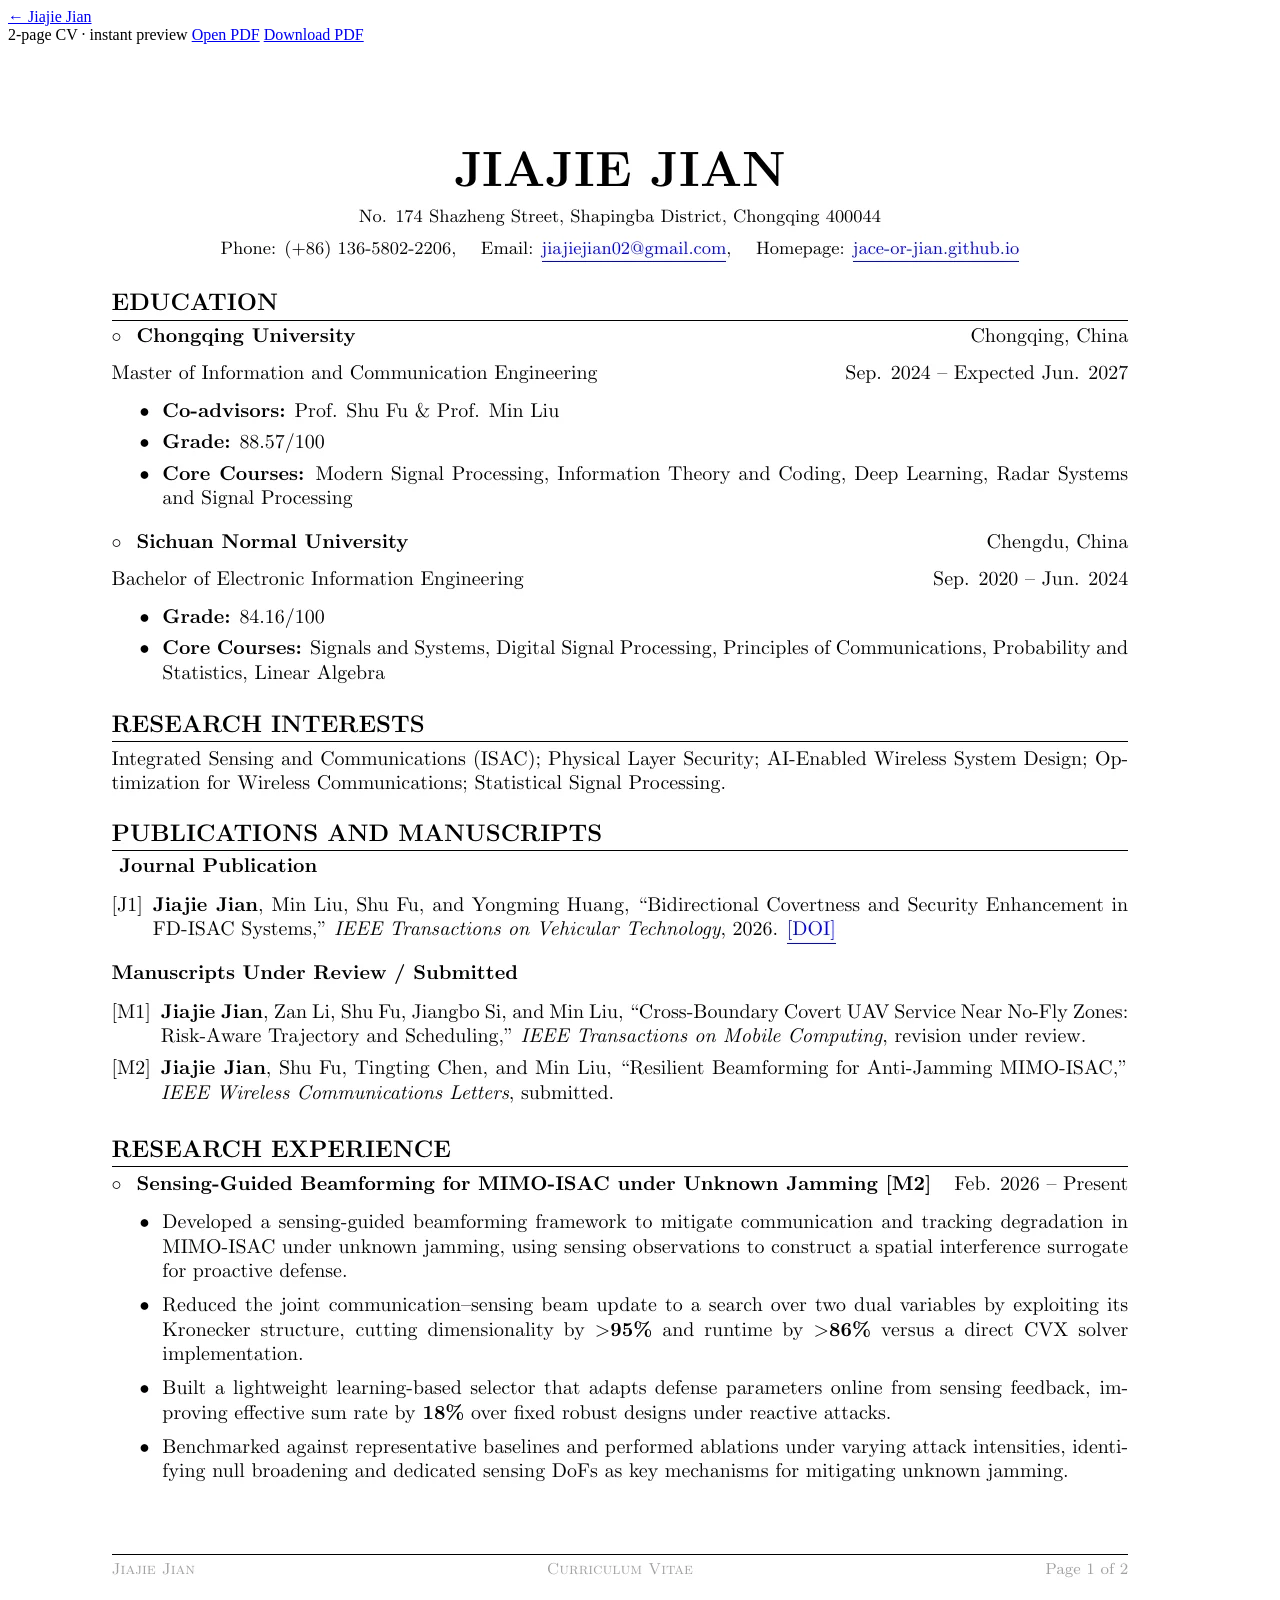
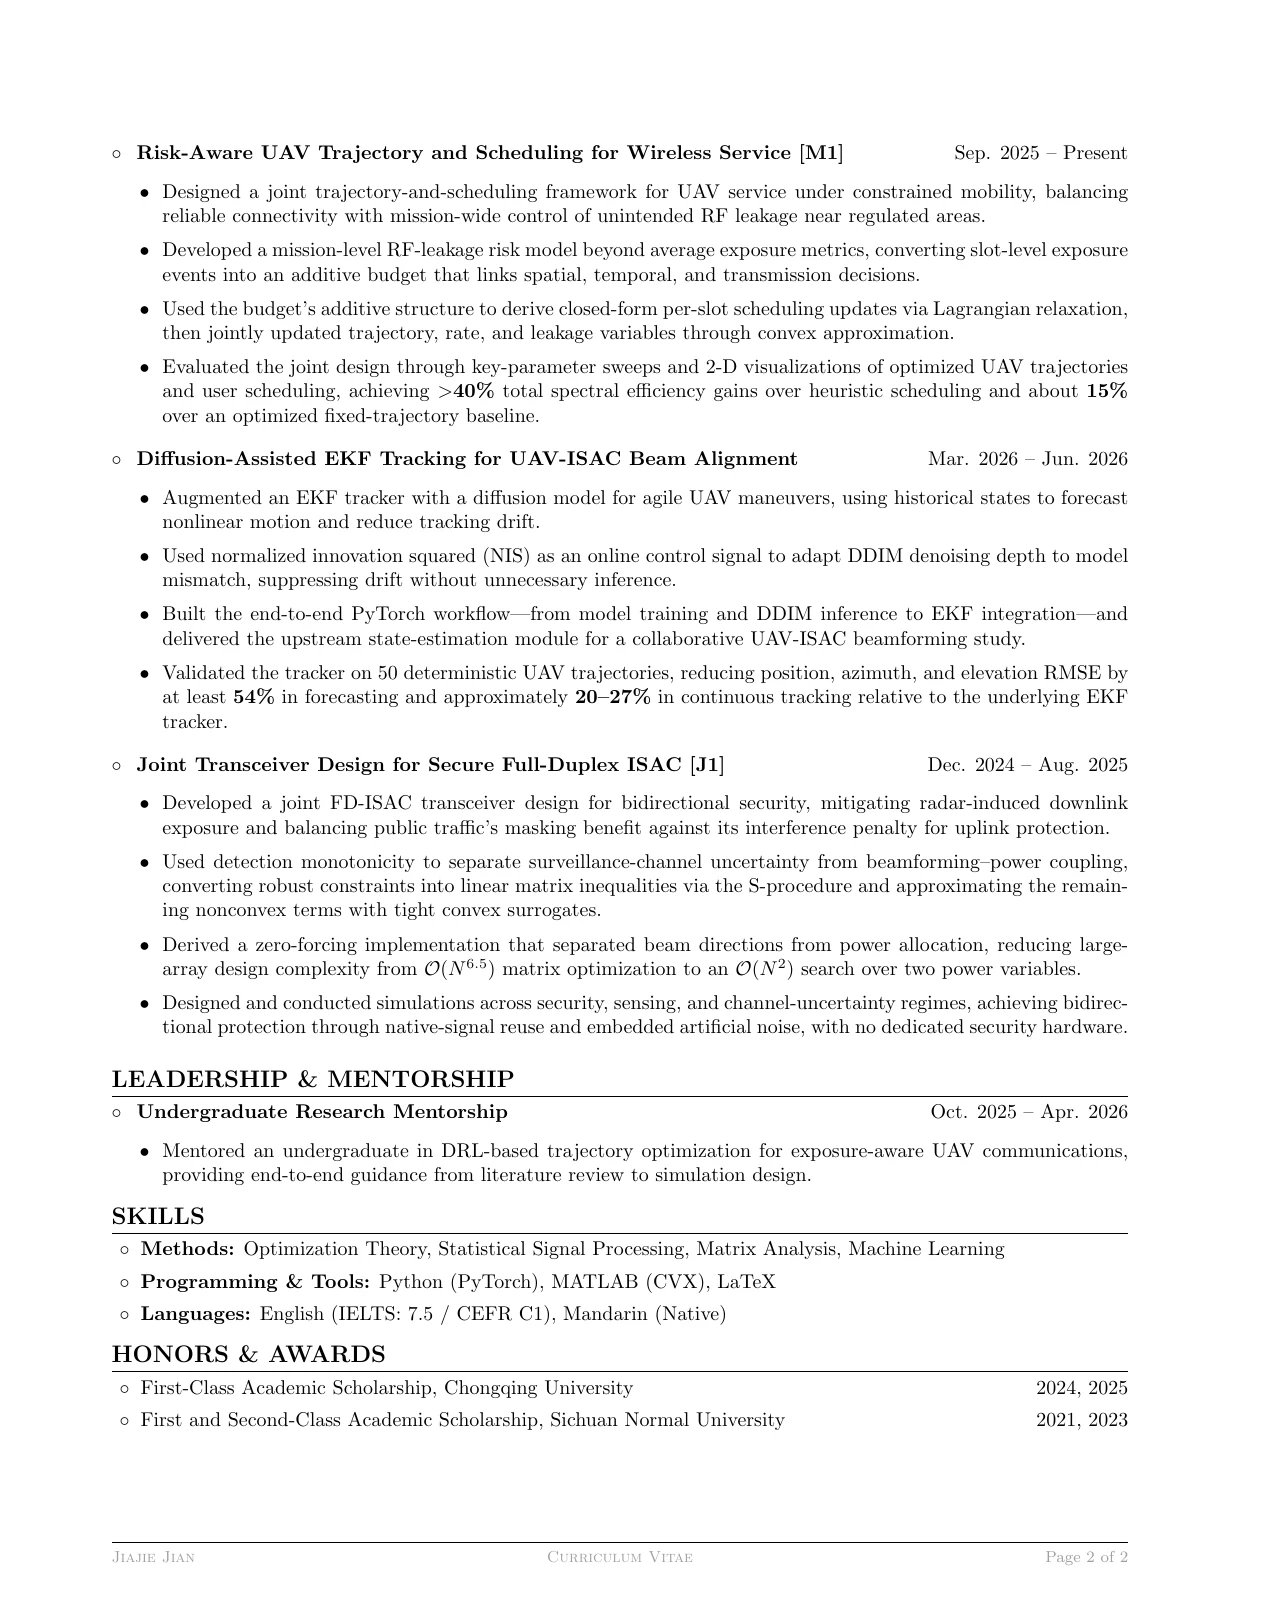
==== cv.html @ bc60a3f9 "Update CV tracking metrics" ====
<!doctype html>
<html lang="en">
  <head>
    <meta charset="UTF-8" />
    <meta name="viewport" content="width=device-width, initial-scale=1.0" />
    <meta name="description" content="Curriculum Vitae of Jiajie Jian" />
    <meta name="theme-color" content="#fdfefe" />
    <title>Jiajie Jian · Curriculum Vitae</title>
    <link rel="icon" href="assets/favicon.svg?v=6" type="image/svg+xml" />
    <link
      rel="preload"
      as="image"
      href="assets/cv/cv-page-1.webp?v=f62020e4"
      type="image/webp"
      fetchpriority="high"
    />
    <link rel="stylesheet" href="cv-viewer.css?v=12" />
    <script src="analytics.js" defer></script>
  </head>
  <body>
    <header class="cv-toolbar">
      <a class="cv-home" href="index.html" aria-label="Return to Jiajie Jian's homepage">
        <span aria-hidden="true">←</span> Jiajie Jian
      </a>
      <div class="cv-actions">
        <span id="cv-status">2-page CV · instant preview</span>
        <a
          class="cv-button"
          href="files/Jiajie_Jian_CV.pdf?v=f62020e4"
          target="_blank"
          rel="noopener noreferrer"
        >Open PDF</a>
        <a class="cv-button" href="files/Jiajie_Jian_CV.pdf?v=f62020e4" download>Download PDF</a>
      </div>
    </header>

    <main class="cv-main">
      <div id="cv-viewer" class="cv-viewer" aria-label="Jiajie Jian's curriculum vitae">
        <a
          class="cv-page cv-page-preview"
          href="files/Jiajie_Jian_CV.pdf?v=f62020e4#page=1"
          target="_blank"
          rel="noopener noreferrer"
          aria-label="Open page 1 in the original PDF"
        >
          <img
            src="assets/cv/cv-page-1.webp?v=f62020e4"
            alt="Preview of Jiajie Jian's CV, page 1 of 2"
            width="1224"
            height="1584"
            decoding="async"
            fetchpriority="high"
          />
        </a>
        <a
          class="cv-page cv-page-preview"
          href="files/Jiajie_Jian_CV.pdf?v=f62020e4#page=2"
          target="_blank"
          rel="noopener noreferrer"
          aria-label="Open page 2 in the original PDF"
        >
          <img
            src="assets/cv/cv-page-2.webp?v=f62020e4"
            alt="Preview of Jiajie Jian's CV, page 2 of 2"
            width="1224"
            height="1584"
            loading="lazy"
            decoding="async"
          />
        </a>
      </div>
    </main>

    <noscript>
      <div class="cv-noscript">
        The preview works without JavaScript.
        <a href="files/Jiajie_Jian_CV.pdf?v=f62020e4" target="_blank" rel="noopener noreferrer">Open the original PDF</a>.
      </div>
    </noscript>
  </body>
</html>
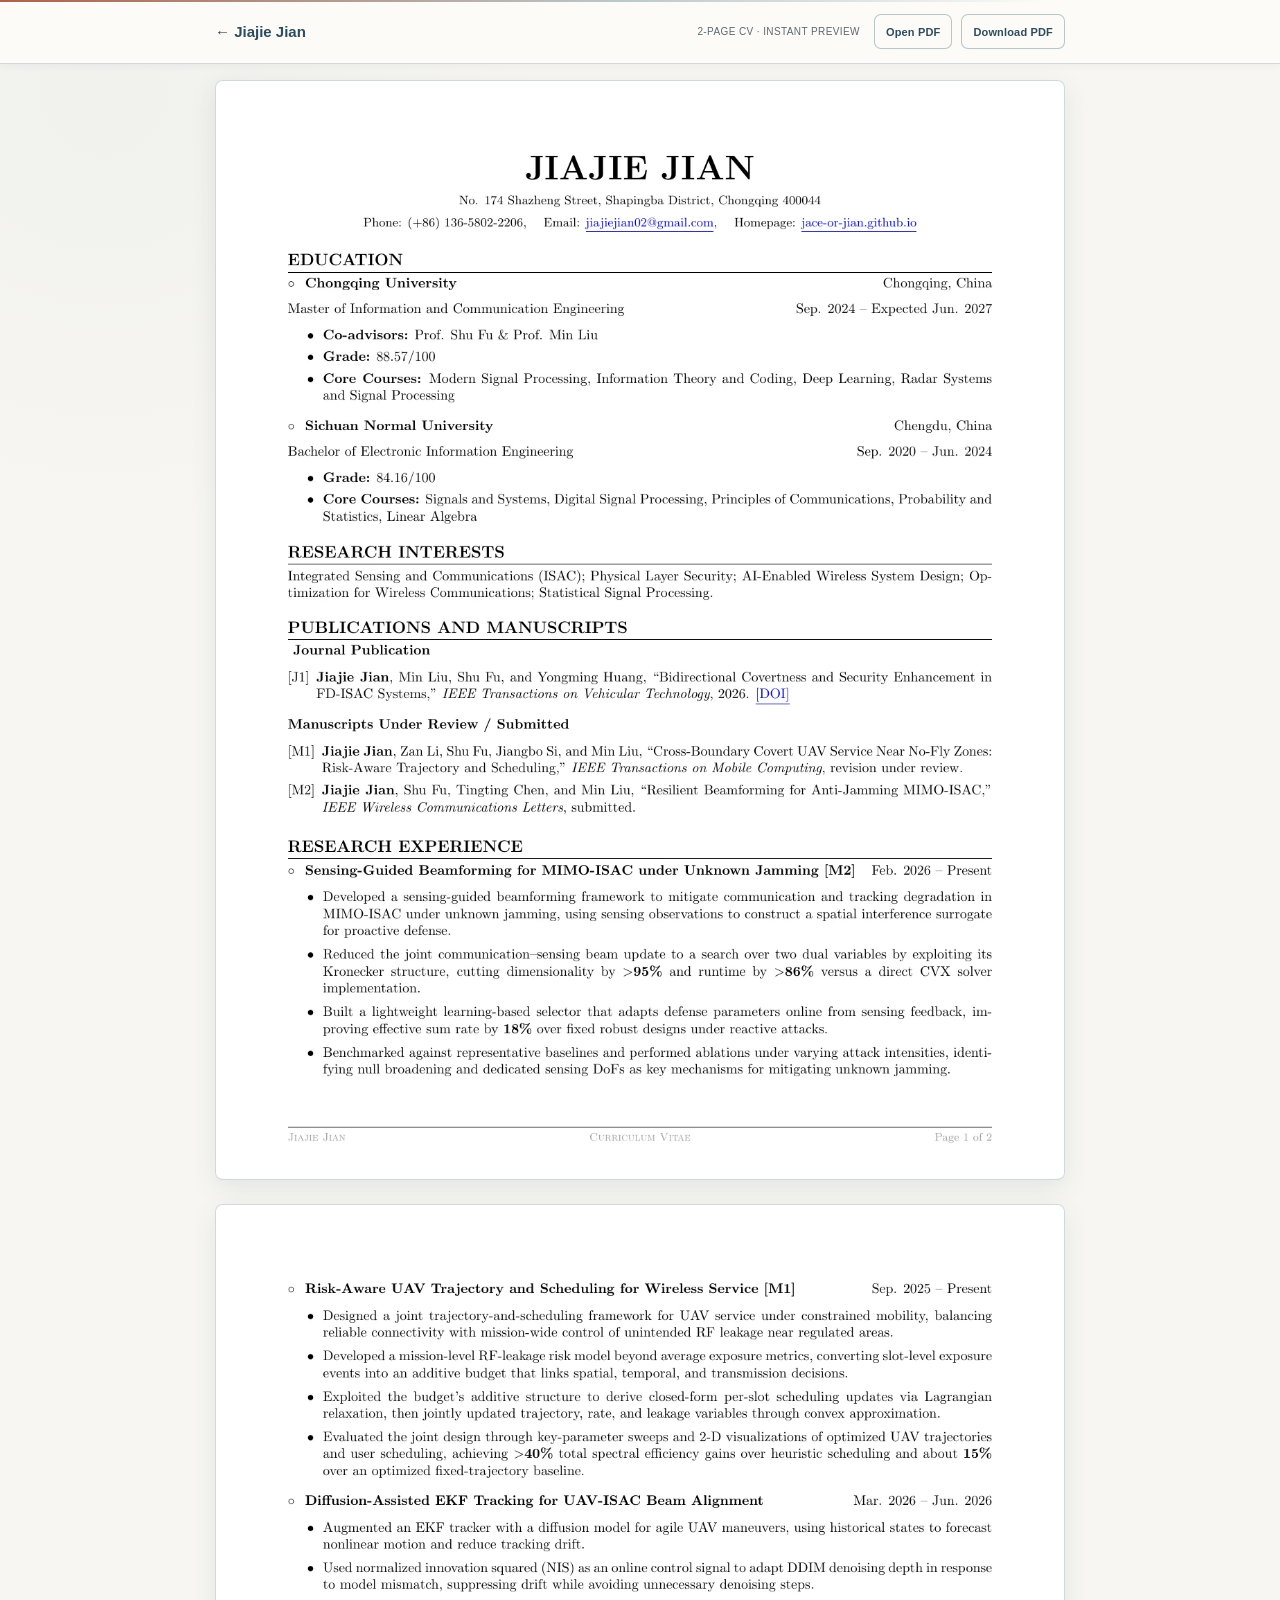
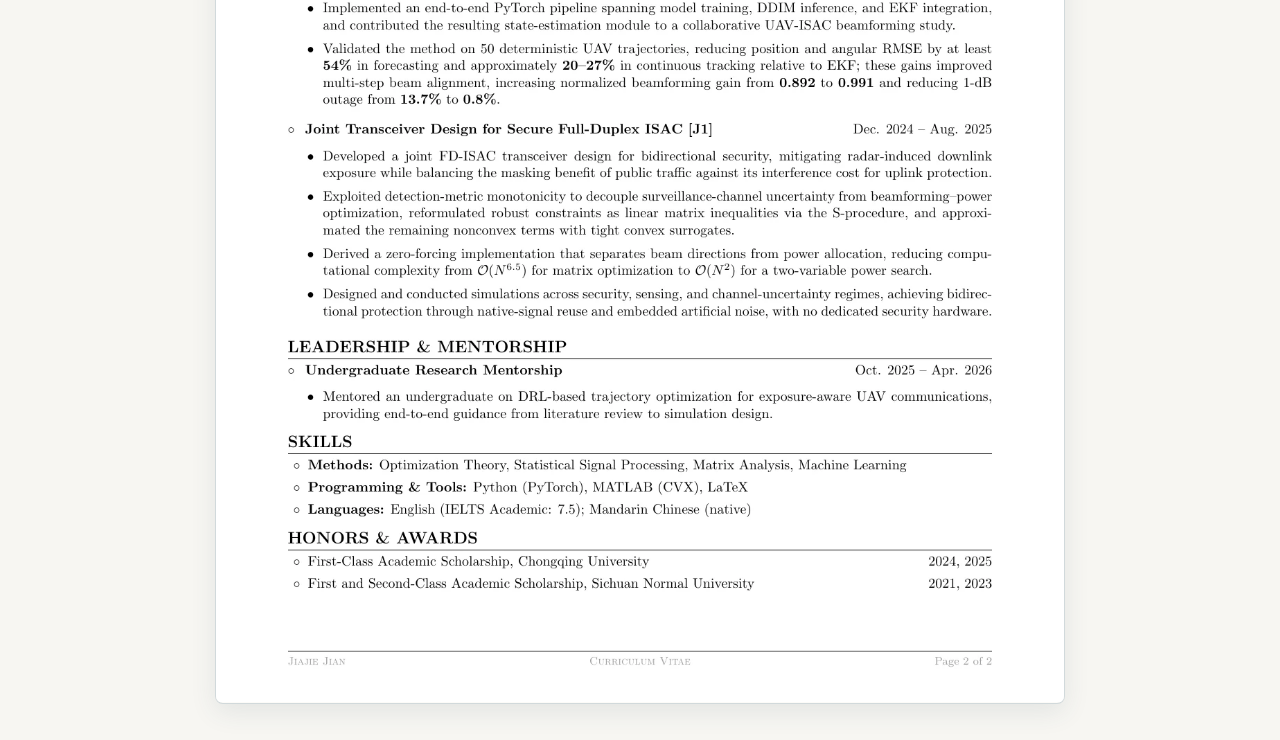
==== commit faba6e97: "Refine homepage layout and update CV" ====
--- a/cv.html
+++ b/cv.html
@@ -4,17 +4,17 @@
     <meta charset="UTF-8" />
     <meta name="viewport" content="width=device-width, initial-scale=1.0" />
     <meta name="description" content="Curriculum Vitae of Jiajie Jian" />
-    <meta name="theme-color" content="#fdfefe" />
+    <meta name="theme-color" content="#f7f6f2" />
     <title>Jiajie Jian · Curriculum Vitae</title>
     <link rel="icon" href="assets/favicon.svg?v=6" type="image/svg+xml" />
     <link
       rel="preload"
       as="image"
-      href="assets/cv/cv-page-1.webp?v=f62020e4"
+      href="assets/cv/cv-page-1.webp?v=fd3d5ea2"
       type="image/webp"
       fetchpriority="high"
     />
-    <link rel="stylesheet" href="cv-viewer.css?v=12" />
+    <link rel="stylesheet" href="cv-viewer.css?v=15" />
     <script src="analytics.js" defer></script>
   </head>
   <body>
@@ -26,11 +26,11 @@
         <span id="cv-status">2-page CV · instant preview</span>
         <a
           class="cv-button"
-          href="files/Jiajie_Jian_CV.pdf?v=f62020e4"
+          href="files/Jiajie_Jian_CV.pdf?v=fd3d5ea2"
           target="_blank"
           rel="noopener noreferrer"
         >Open PDF</a>
-        <a class="cv-button" href="files/Jiajie_Jian_CV.pdf?v=f62020e4" download>Download PDF</a>
+        <a class="cv-button" href="files/Jiajie_Jian_CV.pdf?v=fd3d5ea2" download>Download PDF</a>
       </div>
     </header>
 
@@ -38,13 +38,13 @@
       <div id="cv-viewer" class="cv-viewer" aria-label="Jiajie Jian's curriculum vitae">
         <a
           class="cv-page cv-page-preview"
-          href="files/Jiajie_Jian_CV.pdf?v=f62020e4#page=1"
+          href="files/Jiajie_Jian_CV.pdf?v=fd3d5ea2#page=1"
           target="_blank"
           rel="noopener noreferrer"
           aria-label="Open page 1 in the original PDF"
         >
           <img
-            src="assets/cv/cv-page-1.webp?v=f62020e4"
+            src="assets/cv/cv-page-1.webp?v=fd3d5ea2"
             alt="Preview of Jiajie Jian's CV, page 1 of 2"
             width="1224"
             height="1584"
@@ -54,13 +54,13 @@
         </a>
         <a
           class="cv-page cv-page-preview"
-          href="files/Jiajie_Jian_CV.pdf?v=f62020e4#page=2"
+          href="files/Jiajie_Jian_CV.pdf?v=fd3d5ea2#page=2"
           target="_blank"
           rel="noopener noreferrer"
           aria-label="Open page 2 in the original PDF"
         >
           <img
-            src="assets/cv/cv-page-2.webp?v=f62020e4"
+            src="assets/cv/cv-page-2.webp?v=fd3d5ea2"
             alt="Preview of Jiajie Jian's CV, page 2 of 2"
             width="1224"
             height="1584"
@@ -74,7 +74,7 @@
     <noscript>
       <div class="cv-noscript">
         The preview works without JavaScript.
-        <a href="files/Jiajie_Jian_CV.pdf?v=f62020e4" target="_blank" rel="noopener noreferrer">Open the original PDF</a>.
+        <a href="files/Jiajie_Jian_CV.pdf?v=fd3d5ea2" target="_blank" rel="noopener noreferrer">Open the original PDF</a>.
       </div>
     </noscript>
   </body>
--- a/cv-viewer.css
+++ b/cv-viewer.css
@@ -0,0 +1,321 @@
+:root {
+  --palette-bg: #f7f6f2;
+  --palette-surface: #fcfbf8;
+  --palette-primary: #2d4c5e;
+  --palette-secondary: #5d6971;
+  --palette-accent: #527482;
+  --palette-highlight: #aa634a;
+  --palette-bg-rgb: 247 246 242;
+  --palette-surface-rgb: 252 251 248;
+  --palette-primary-rgb: 45 76 94;
+  --palette-accent-rgb: 82 116 130;
+  --palette-highlight-rgb: 170 99 74;
+  --ink: var(--palette-primary);
+  --muted: var(--palette-secondary);
+  --link: var(--palette-accent);
+  --line: rgb(var(--palette-accent-rgb) / 25%);
+  --line-strong: rgb(var(--palette-accent-rgb) / 40%);
+  --paper: var(--palette-bg);
+  --surface: var(--palette-surface);
+  --accent: var(--palette-accent);
+  --paper-width: 850px;
+  --sans: "Segoe UI", "Trebuchet MS", Arial, sans-serif;
+  --display: var(--sans);
+}
+
+* {
+  box-sizing: border-box;
+}
+
+html {
+  overflow-x: hidden;
+  overflow-y: scroll;
+  background: var(--paper);
+}
+
+body {
+  min-width: 300px;
+  margin: 0;
+  overflow-x: hidden;
+  color: var(--ink);
+  background:
+    radial-gradient(circle at 8% 4%, rgb(var(--palette-surface-rgb) / 94%), transparent 28rem),
+    var(--paper);
+  font-family: var(--sans);
+}
+
+body::before {
+  position: fixed;
+  z-index: 30;
+  top: 0;
+  right: 0;
+  left: 0;
+  height: 2px;
+  background: linear-gradient(90deg, var(--palette-highlight), var(--accent) 48%, transparent 82%);
+  content: "";
+}
+
+a {
+  color: var(--link);
+  text-decoration: none;
+}
+
+a:hover {
+  text-decoration: underline;
+}
+
+a:focus-visible {
+  outline: 2px solid var(--link);
+  outline-offset: 3px;
+}
+
+.cv-toolbar {
+  position: sticky;
+  z-index: 20;
+  top: 0;
+  display: flex;
+  min-height: 64px;
+  padding: 10px max(18px, calc((100% - var(--paper-width)) / 2));
+  align-items: center;
+  justify-content: space-between;
+  gap: 18px;
+  border-bottom: 1px solid var(--line);
+  background: rgb(255 255 255 / 96%);
+  box-shadow: 0 1px 8px rgb(37 75 97 / 6%);
+  backdrop-filter: blur(14px);
+}
+
+.cv-home {
+  color: var(--ink);
+  font-family: var(--display);
+  font-size: 15px;
+  font-weight: 700;
+  white-space: nowrap;
+}
+
+.cv-home:hover {
+  color: var(--accent);
+  text-decoration: none;
+}
+
+.cv-actions {
+  display: flex;
+  align-items: center;
+  justify-content: flex-end;
+  gap: 9px;
+}
+
+#cv-status {
+  margin-right: 5px;
+  color: var(--muted);
+  font-size: 10px;
+  letter-spacing: 0.04em;
+  text-transform: uppercase;
+}
+
+.cv-button {
+  display: inline-flex;
+  min-height: 35px;
+  padding: 7px 11px;
+  align-items: center;
+  border: 1px solid #b9cfda;
+  border-radius: 7px;
+  color: var(--ink);
+  background: var(--surface);
+  font-size: 11px;
+  font-weight: 700;
+  letter-spacing: 0.015em;
+}
+
+.cv-button:hover {
+  border-color: var(--accent);
+  color: var(--accent);
+  background: #edf6fa;
+  text-decoration: none;
+}
+
+.cv-main {
+  width: min(calc(100% - 28px), calc(var(--paper-width) + 20px));
+  margin: 0 auto;
+  padding: 16px 0 36px;
+}
+
+.cv-viewer {
+  display: grid;
+  gap: 24px;
+  justify-items: center;
+}
+
+.cv-page {
+  position: relative;
+  display: block;
+  width: min(100%, var(--paper-width));
+  aspect-ratio: 612 / 792;
+  overflow: hidden;
+  border: 1px solid #d6e2e8;
+  border-radius: 8px;
+  background: #fff;
+  box-shadow: 0 8px 26px rgb(37 75 97 / 10%);
+  cursor: zoom-in;
+}
+
+.cv-page:hover {
+  border-color: #aac7d5;
+  text-decoration: none;
+}
+
+.cv-page img {
+  display: block;
+  width: 100%;
+  height: auto;
+}
+
+.cv-page:nth-child(n + 2) {
+  content-visibility: auto;
+  contain-intrinsic-size: auto 1100px;
+}
+
+.cv-noscript {
+  width: min(calc(100% - 30px), 700px);
+  margin: 34px auto;
+  padding: 22px;
+  border: 1px solid var(--line);
+  background: var(--surface);
+  text-align: center;
+}
+
+@media (max-width: 620px) {
+  .cv-toolbar {
+    min-height: 58px;
+    padding: 8px 10px;
+  }
+
+  .cv-actions {
+    gap: 6px;
+  }
+
+  #cv-status,
+  .cv-actions .cv-button:first-of-type {
+    display: none;
+  }
+
+  .cv-home {
+    font-size: 13px;
+  }
+
+  .cv-button {
+    min-height: 34px;
+    padding: 7px 9px;
+    font-size: 10px;
+  }
+
+  .cv-main {
+    width: calc(100% - 12px);
+    padding-top: 8px;
+  }
+
+  .cv-viewer {
+    gap: 12px;
+  }
+
+  .cv-page {
+    border-radius: 5px;
+    box-shadow: 0 3px 12px rgb(37 75 97 / 9%);
+  }
+}
+
+/* Unified four-color system for the CV preview shell. */
+
+body {
+  color: var(--palette-primary);
+  background:
+    radial-gradient(circle at 8% 4%, rgb(var(--palette-accent-rgb) / 4%), transparent 28rem),
+    var(--palette-bg);
+}
+
+body::before {
+  background: linear-gradient(
+    90deg,
+    var(--palette-highlight),
+    rgb(var(--palette-accent-rgb) / 38%) 48%,
+    transparent 82%
+  );
+}
+
+.cv-toolbar {
+  border-color: var(--line);
+  background: rgb(var(--palette-surface-rgb) / 96%);
+  box-shadow: 0 1px 8px rgb(var(--palette-primary-rgb) / 6%);
+}
+
+.cv-home {
+  color: var(--palette-primary);
+}
+
+.cv-home:hover,
+a {
+  color: var(--palette-accent);
+}
+
+#cv-status {
+  color: var(--palette-secondary);
+}
+
+.cv-button {
+  border-color: var(--line-strong);
+  color: var(--palette-primary);
+  background: var(--palette-surface);
+}
+
+.cv-button:hover {
+  border-color: var(--palette-highlight);
+  color: #fff;
+  background: var(--palette-highlight);
+}
+
+.cv-page {
+  border-color: var(--line);
+  background: var(--palette-surface);
+  box-shadow: 0 8px 26px rgb(var(--palette-primary-rgb) / 10%);
+}
+
+.cv-page:hover {
+  border-color: var(--line-strong);
+}
+
+.cv-noscript {
+  border-color: var(--line);
+  color: var(--palette-secondary);
+  background: var(--palette-surface);
+}
+
+@media print {
+  .cv-toolbar {
+    display: none;
+  }
+
+  body,
+  html {
+    background: #fff;
+  }
+
+  body::before {
+    display: none;
+  }
+
+  .cv-main {
+    width: 100%;
+    margin: 0;
+    padding: 0;
+  }
+
+  .cv-viewer {
+    gap: 0;
+  }
+
+  .cv-page {
+    border: 0;
+    box-shadow: none;
+    break-after: page;
+  }
+}
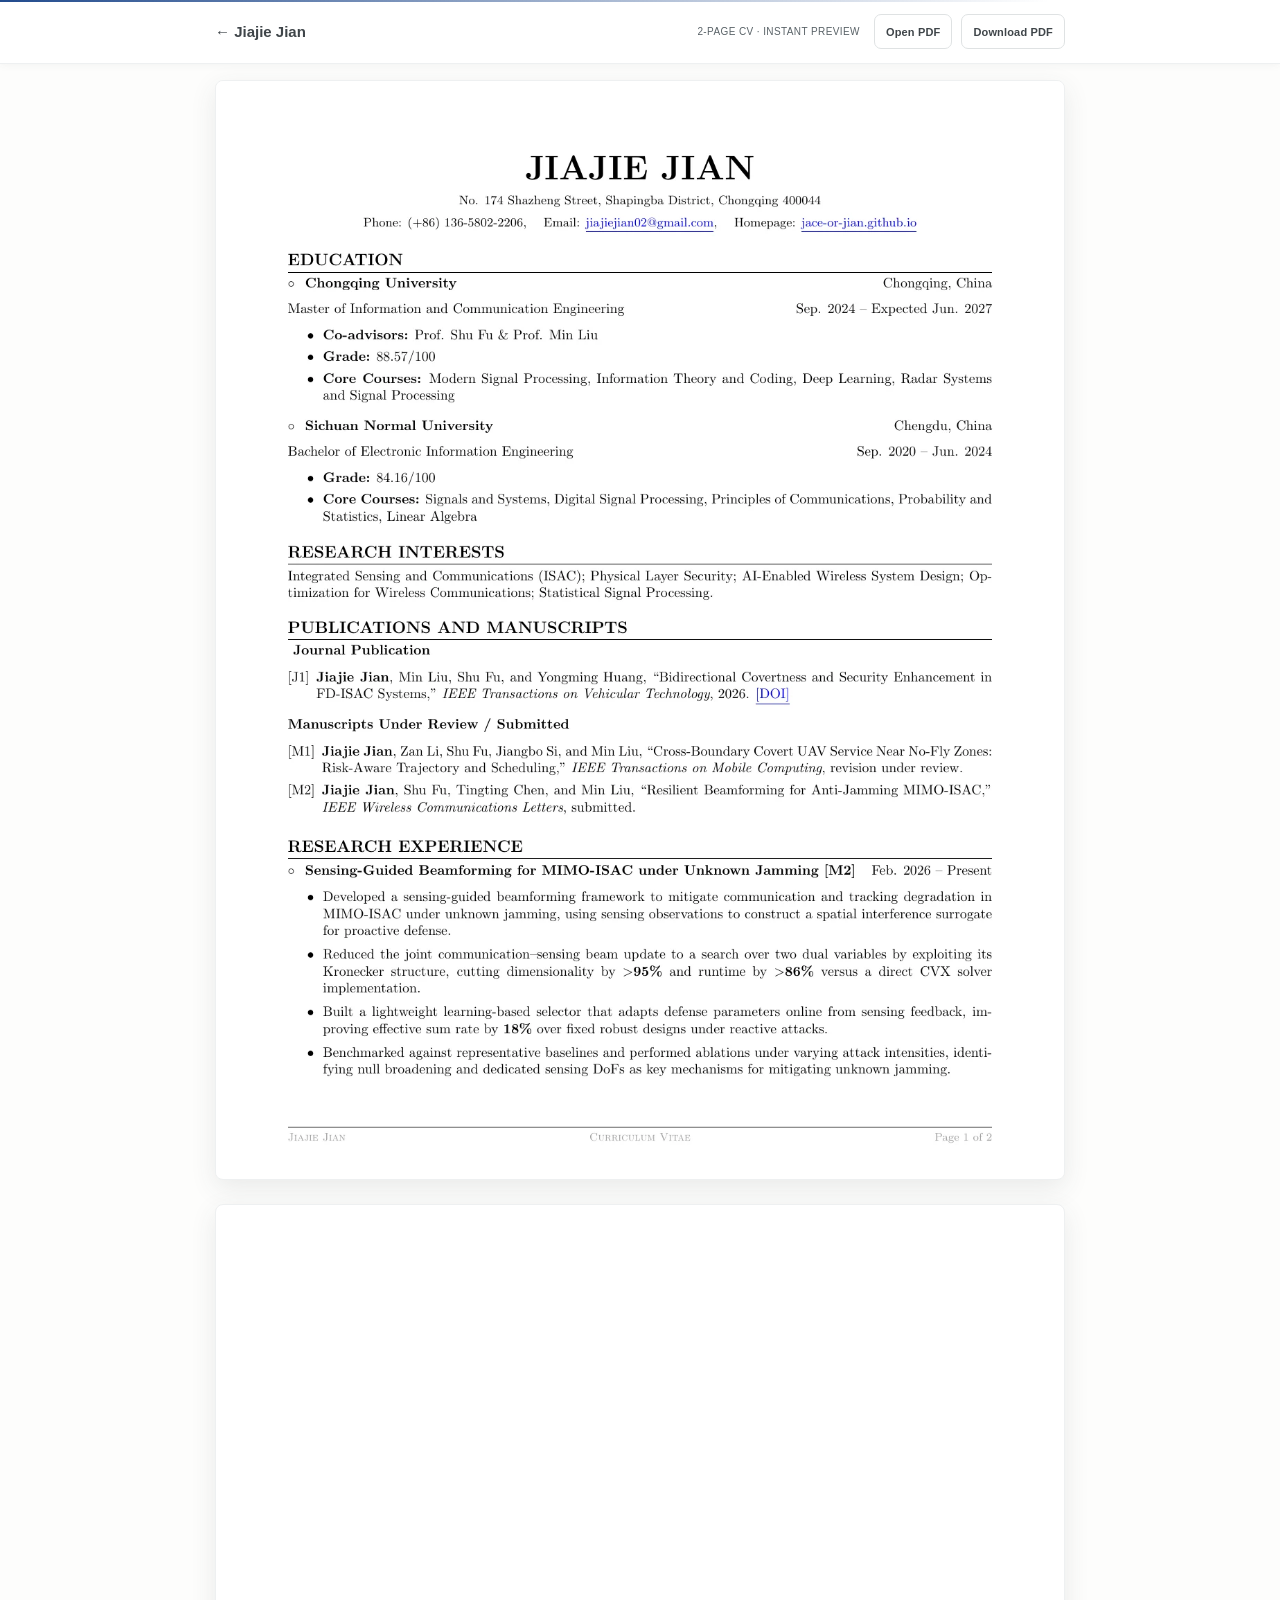
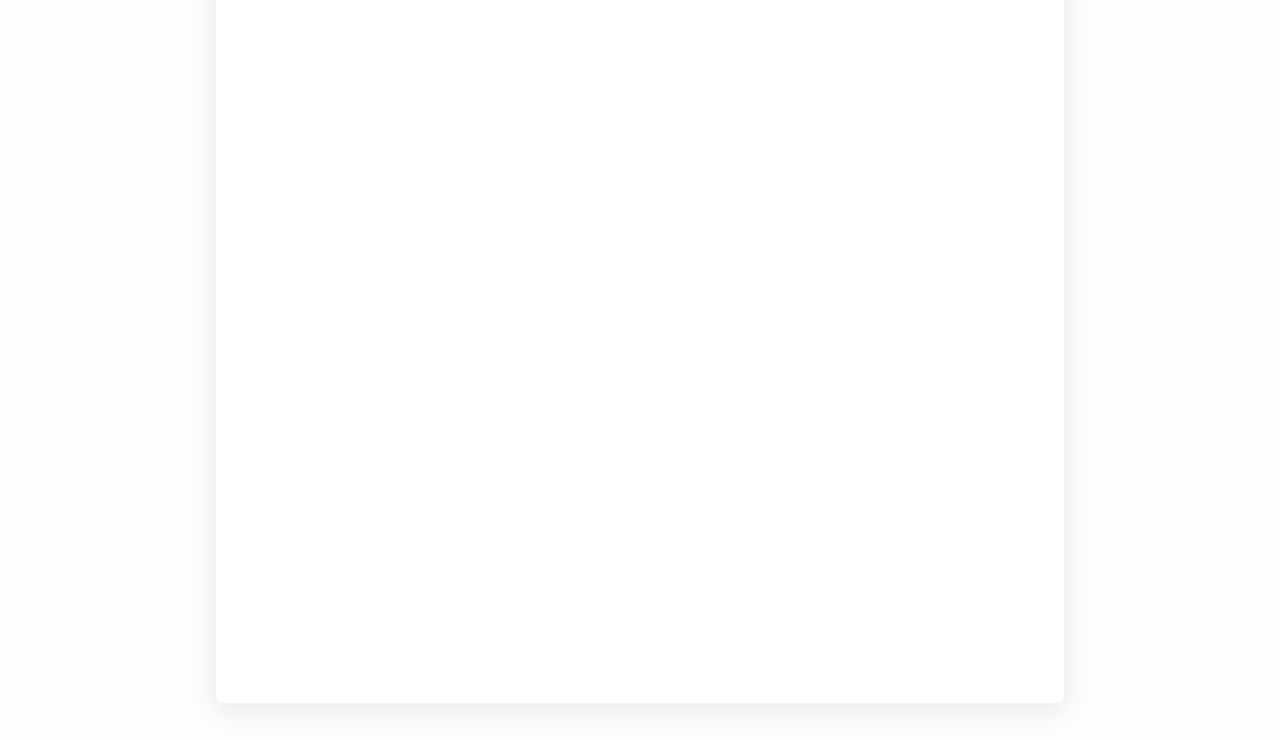
==== commit 8acf9f8e: "Refine academic palette and publication hierarchy" ====
--- a/cv.html
+++ b/cv.html
@@ -14,7 +14,7 @@
       type="image/webp"
       fetchpriority="high"
     />
-    <link rel="stylesheet" href="cv-viewer.css?v=15" />
+    <link rel="stylesheet" href="cv-viewer.css?v=27" />
     <script src="analytics.js" defer></script>
   </head>
   <body>
--- a/cv-viewer.css
+++ b/cv-viewer.css
@@ -1,20 +1,20 @@
 :root {
-  --palette-bg: #f7f6f2;
-  --palette-surface: #fcfbf8;
-  --palette-primary: #2d4c5e;
-  --palette-secondary: #5d6971;
-  --palette-accent: #527482;
-  --palette-highlight: #aa634a;
-  --palette-bg-rgb: 247 246 242;
-  --palette-surface-rgb: 252 251 248;
-  --palette-primary-rgb: 45 76 94;
-  --palette-accent-rgb: 82 116 130;
-  --palette-highlight-rgb: 170 99 74;
+  --palette-bg: #fdfdfc;
+  --palette-surface: #ffffff;
+  --palette-primary: #3f4549;
+  --palette-secondary: #596267;
+  --palette-accent: #224b8d;
+  --palette-highlight: #224b8d;
+  --palette-bg-rgb: 253 253 252;
+  --palette-surface-rgb: 255 255 255;
+  --palette-primary-rgb: 63 69 73;
+  --palette-accent-rgb: 34 75 141;
+  --palette-highlight-rgb: 34 75 141;
   --ink: var(--palette-primary);
   --muted: var(--palette-secondary);
   --link: var(--palette-accent);
-  --line: rgb(var(--palette-accent-rgb) / 25%);
-  --line-strong: rgb(var(--palette-accent-rgb) / 40%);
+  --line: #eef0f1;
+  --line-strong: #dfe2e3;
   --paper: var(--palette-bg);
   --surface: var(--palette-surface);
   --accent: var(--palette-accent);
@@ -224,13 +224,11 @@
   }
 }
 
-/* Unified four-color system for the CV preview shell. */
+/* Neutral-first academic palette for the CV preview shell. */
 
 body {
   color: var(--palette-primary);
-  background:
-    radial-gradient(circle at 8% 4%, rgb(var(--palette-accent-rgb) / 4%), transparent 28rem),
-    var(--palette-bg);
+  background: var(--palette-bg);
 }
 
 body::before {
